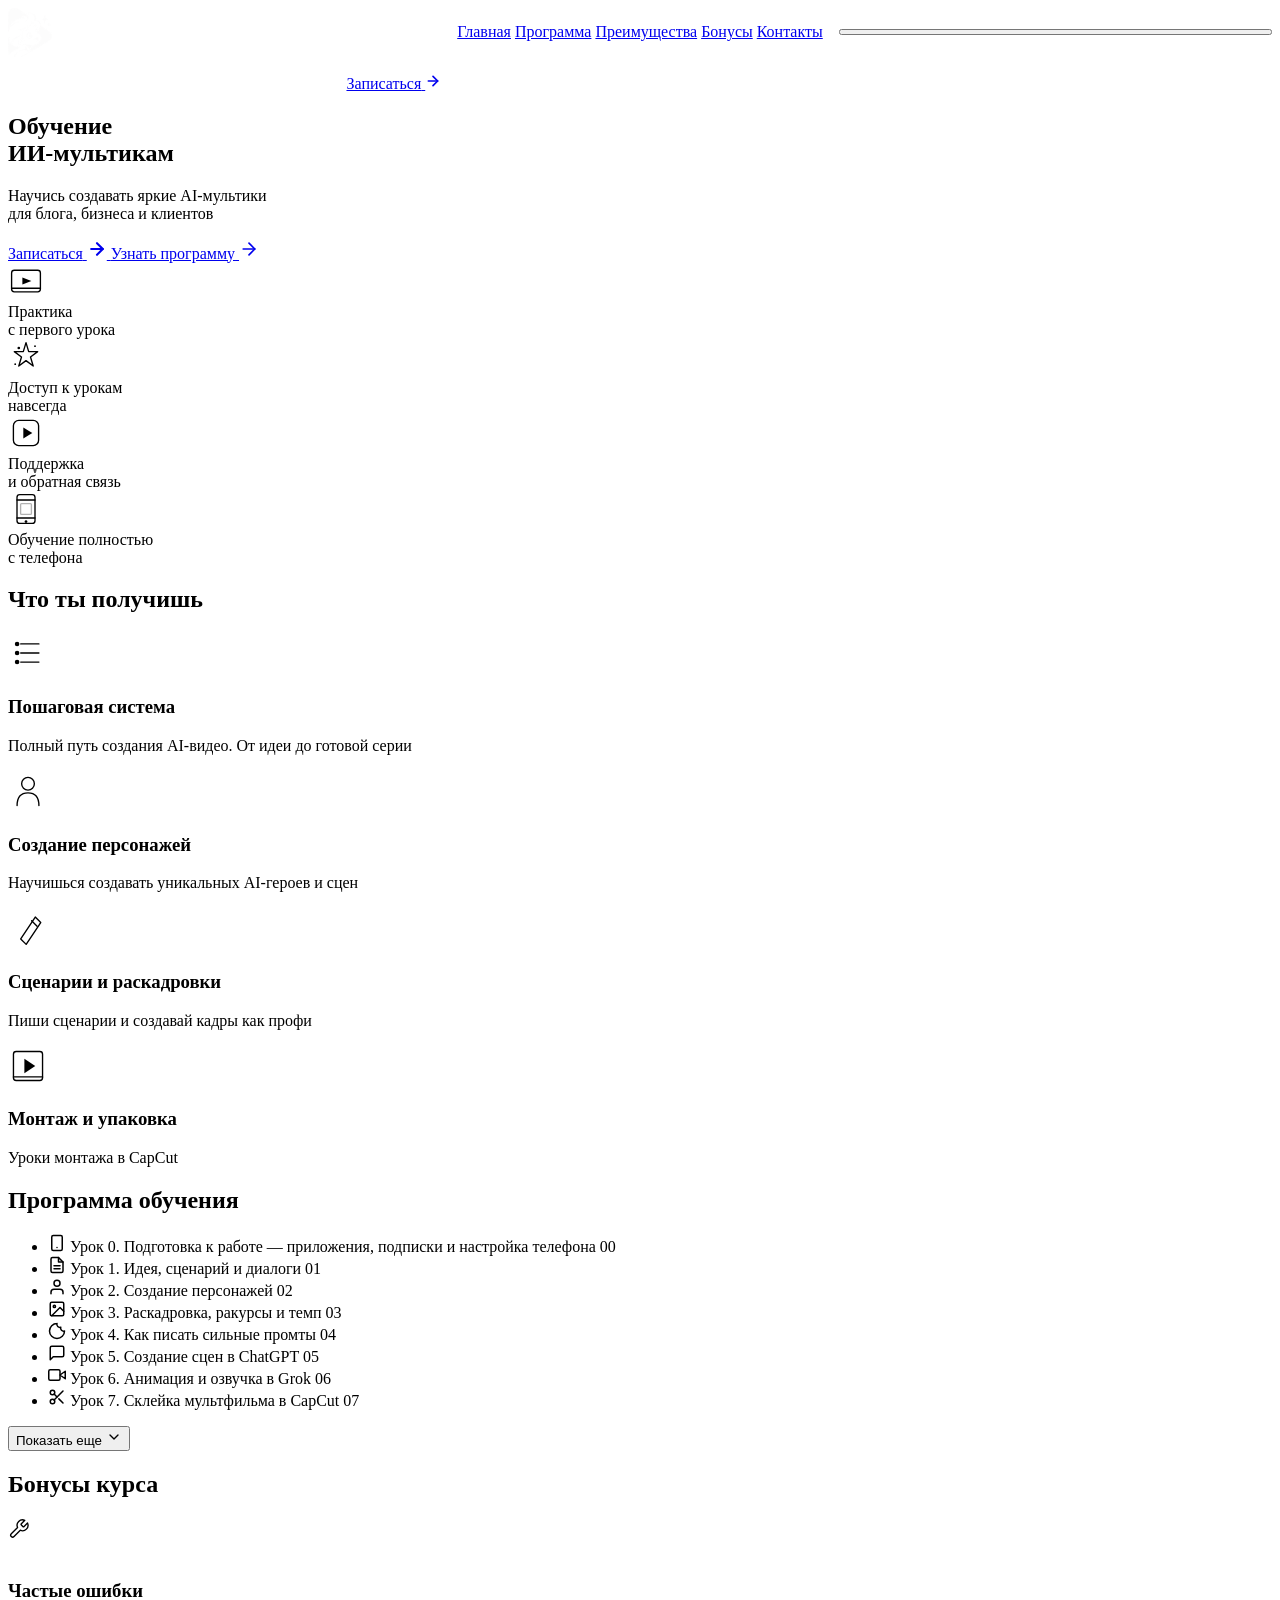
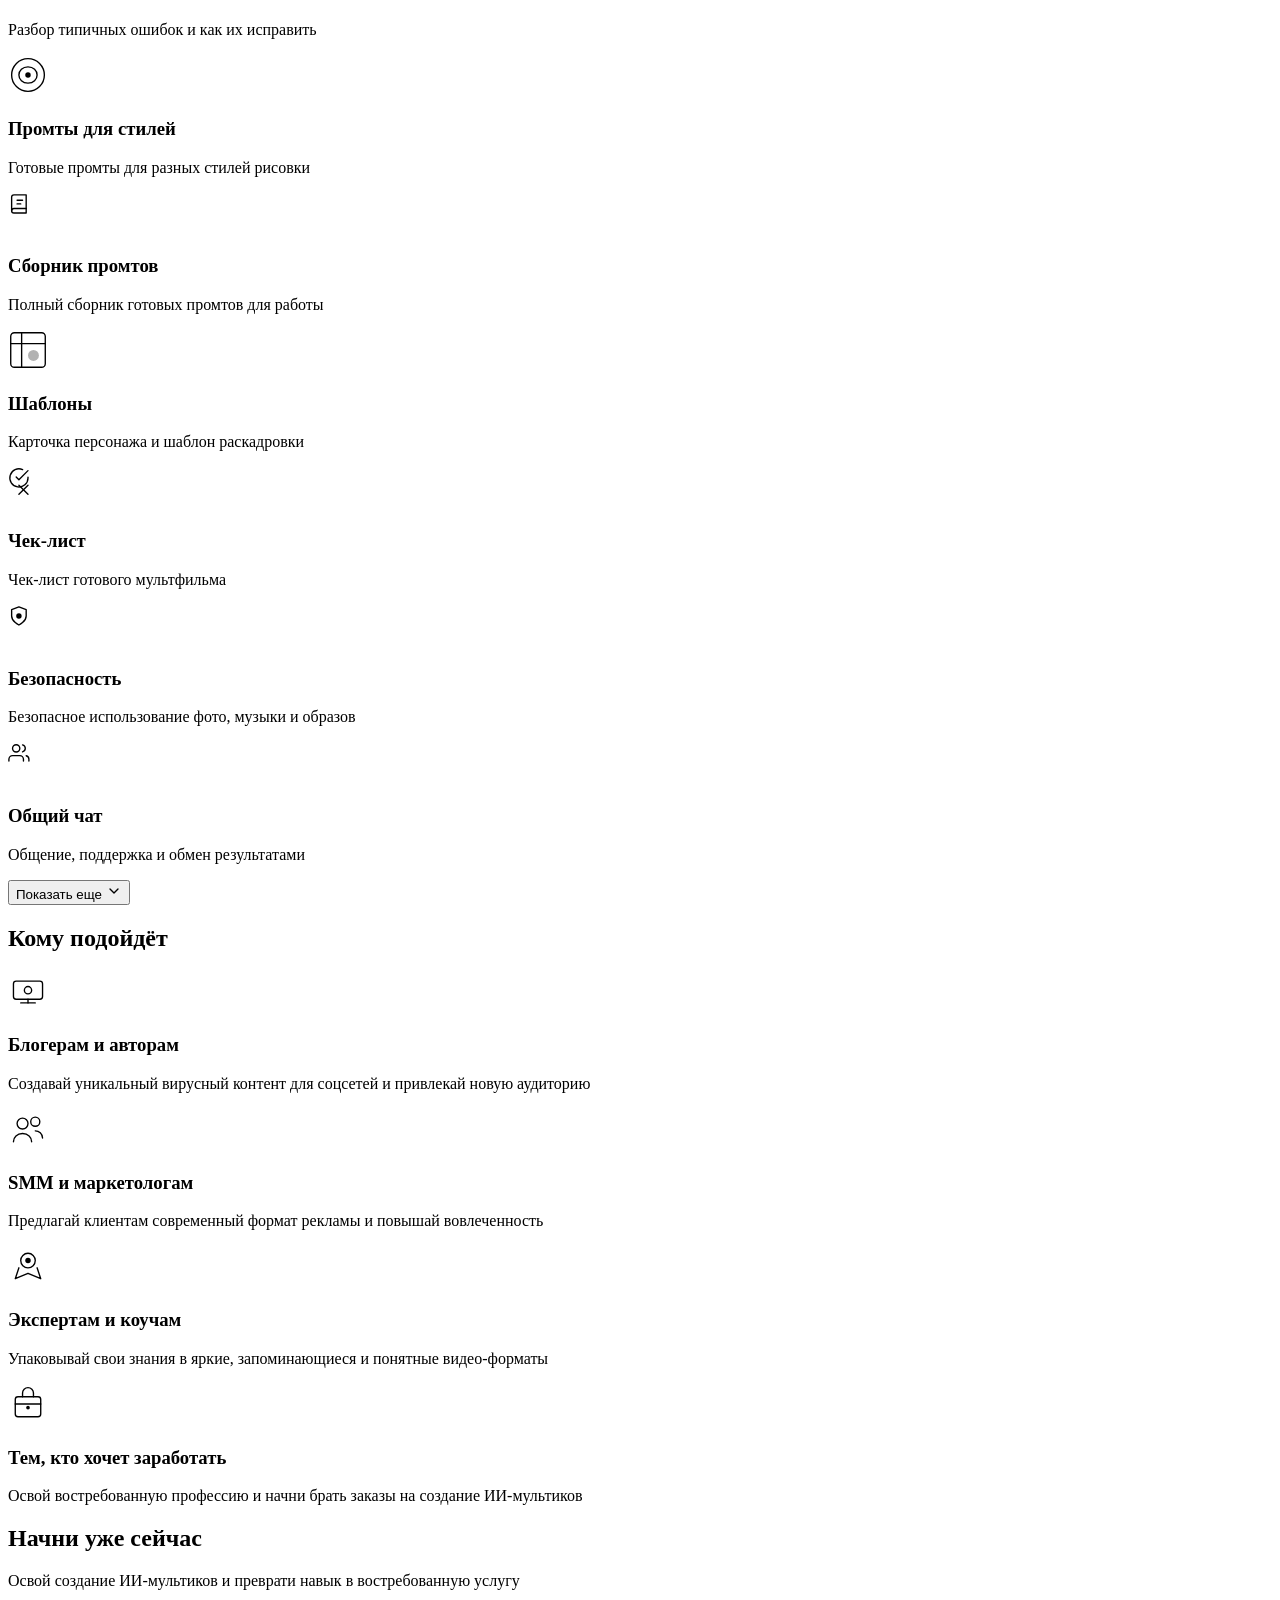
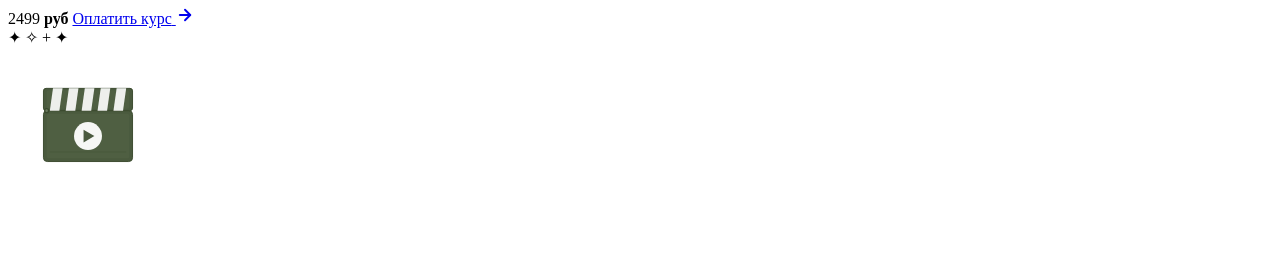
==== index.html @ 523f5d3e "Обновлён дизайн сайта, добавлены оферта и политика конфиденциальности" ====
<!doctype html>
<html lang="ru">
  <head>
    <!-- Базовые мета-теги -->
    <meta charset="UTF-8" />
    <meta name="viewport" content="width=device-width, initial-scale=1.0" />

    <!-- SEO мета-теги -->
    <title>Курс "Обучение ИИ-мультикам" | Создавай мультики с помощью AI</title>
    <meta
      name="description"
      content="Научись создавать яркие AI-мультики для блога, бизнеса и клиентов. 7 уроков + бонусы. Онлайн-курс с поддержкой в Telegram."
    />
    <!-- META KEYWORDS [УДАЛЕНО]: Google не учитывает keywords с ~2009 года,
         Яндекс — тоже. Это мёртвый груз, ключевые слова теперь работают
         через тексты на странице и заголовки -->
    <meta name="author" content="Виктория Антонова" />

    <!-- Open Graph (для соцсетей) -->
    <meta property="og:type" content="website" />
    <meta property="og:title" content="Курс 'Обучение ИИ-мультикам'" />
    <meta
      property="og:description"
      content="Научись создавать яркие AI-мультики для блога, бизнеса и клиентов. 7 уроков + бонусы."
    />
    <!-- OG:IMAGE [ВРЕМЕННО]: вернули ava.png. Для идеального превью в соцсетях
         позже сделаем горизонтальную обложку 1200×630 -->
    <meta property="og:image" content="https://antonovaai.ru/img/ava.png" />
    <meta property="og:url" content="https://antonovaai.ru" />
    <meta property="og:site_name" content="Обучение ИИ-мультикам" />
    <meta property="og:locale" content="ru_RU" />

    <!-- Twitter Card -->
    <meta name="twitter:card" content="summary_large_image" />
    <meta name="twitter:title" content="Курс 'Обучение ИИ-мультикам'" />
    <meta
      name="twitter:description"
      content="Научись создавать яркие AI-мультики с помощью AI"
    />
    <meta name="twitter:image" content="https://antonovaai.ru/img/ava.png" />

    <!-- Иконки сайта -->
    <link rel="icon" type="image/png" href="/img/favicon.png" />
    <link rel="apple-touch-icon" href="/img/apple-touch-icon.png" />

    <!-- CANONICAL [ДОБАВЛЕНО]: говорит поисковикам, что главная версия страницы —
         одна. Без него antonovaai.ru и antonovaai.ru/index.html могли считаться
         дублями и делить позиции -->
    <link rel="canonical" href="https://antonovaai.ru/" />

    <!-- Стили -->
    <link rel="stylesheet" href="css/style.css" />

    <!-- Шрифт Inter используется в стилях сайта -->
    <link rel="preconnect" href="https://fonts.googleapis.com" />
    <link rel="preconnect" href="https://fonts.gstatic.com" crossorigin />
    <link
      href="https://fonts.googleapis.com/css2?family=Inter:wght@400;500;600;700;800;900&display=swap"
      rel="stylesheet"
    />

    <!-- ============================================================
         JSON-LD [ДОБАВЛЕНО]: структурированные данные для поисковиков.
         Даёт Google расширенный сниппет (название курса, провайдер,
         блок FAQ прямо в выдаче) → выше кликабельность
         ============================================================ -->
    <script type="application/ld+json">
      {
        "@context": "https://schema.org",
        "@type": "Course",
        "name": "Обучение ИИ-мультикам",
        "description": "Онлайн-курс создания анимационных мультиков с помощью нейросетей: сценарий, персонажи, промты, анимация в Grok, монтаж в CapCut. 7 уроков и 7 бонусов.",
        "provider": {
          "@type": "Person",
          "name": "Виктория Антонова",
          "sameAs": "https://antonovaai.ru"
        },
        "hasCourseInstance": {
          "@type": "CourseInstance",
          "courseMode": "online",
          "courseWorkload": "PT7H"
        }
      }
    </script>
    <script type="application/ld+json">
      {
        "@context": "https://schema.org",
        "@type": "FAQPage",
        "mainEntity": [
          {
            "@type": "Question",
            "name": "Нужен ли опыт в мультипликации или дизайне?",
            "acceptedAnswer": {
              "@type": "Answer",
              "text": "Нет. Курс построен от нуля: от идеи и сценария до готового мультфильма. Все инструменты доступны с телефона."
            }
          },
          {
            "@type": "Question",
            "name": "Какие программы нужны для курса?",
            "acceptedAnswer": {
              "@type": "Answer",
              "text": "ChatGPT, Grok и CapCut. На старте есть урок по подготовке: какие приложения и подписки понадобятся."
            }
          },
          {
            "@type": "Question",
            "name": "Сколько длится обучение?",
            "acceptedAnswer": {
              "@type": "Answer",
              "text": "7 уроков пошаговой программы плюс 7 бонусных материалов. Проходите в своём темпе, доступ сохраняется."
            }
          },
          {
            "@type": "Question",
            "name": "Можно ли зарабатывать на ИИ-мультиках?",
            "acceptedAnswer": {
              "@type": "Answer",
              "text": "Да: заказы от блогеров и бизнеса, контент для своих соцсетей, продажа готовых роликов. В курсе есть разбор монетизации."
            }
          }
        ]
      }
    </script>
    <link rel="stylesheet" href="/css/brand.css" />
  <link rel="shortcut icon" href="/favicon.ico" />
</head>

  <body>
    <!-- ===== ОБЩИЙ КОНТЕЙНЕР СТРАНИЦЫ ===== -->
    <div class="page">
      <!-- ===== СЕКЦИЯ HEADER + HERO (общий wrap) ===== -->
      <!-- Header и Hero объединены в один блок с общим фоном и border-radius -->
      <section class="hero-wrap">
        <!-- ===== HEADER (навигация) ===== -->
        <!-- Меню навигации с логотипом-текстом и кнопкой записи -->
        <!-- ===== HEADER (навигация) ===== -->
        <header class="hero-wrap__header">
          <a class="antonova-brand" href="index.html" aria-label="Antonova AI — на главную"><img src="/img/antonova-ai-logo.png" alt="Antonova AI" width="112" height="94" /></a>
        <nav class="hero-wrap__nav" id="siteNav" aria-label="Основная навигация">
            <a href="#" class="hero-wrap__nav-link hero-wrap__nav-link--active"
              >Главная</a
            >
            <a href="#program" class="hero-wrap__nav-link">Программа</a>
            <a href="#benefits" class="hero-wrap__nav-link">Преимущества</a>
            <a href="#bonuses" class="hero-wrap__nav-link">Бонусы</a>
            <a
              href="https://t.me/VikusikKas"
              target="_blank"
              rel="noopener noreferrer"
              class="hero-wrap__nav-link"
              >Контакты</a
            >
          </nav>

          <!-- Кнопка бургер-меню (видна только на мобильных) -->
          <button
            class="burger"
            id="burgerBtn"
            aria-label="Открыть меню"
            aria-controls="siteNav"
            aria-expanded="false"
          >
            <span class="burger__line"></span>
            <span class="burger__line"></span>
            <span class="burger__line"></span>
          </button>

          <a
            href="#signup"
            class="hero-wrap__header-btn btn btn--yellow btn--sm"
          >
            <span class="btn__text">Записаться</span>
            <svg
              class="btn__arrow"
              width="16"
              height="16"
              viewBox="0 0 24 24"
              fill="none"
              stroke="currentColor"
              stroke-width="2.5"
              stroke-linecap="round"
              stroke-linejoin="round"
            >
              <line x1="5" y1="12" x2="19" y2="12"></line>
              <polyline points="12 5 19 12 12 19"></polyline>
            </svg>
          </a>
        </header>

        <!-- ===== HERO (основной контент первого экрана) ===== -->
        <div class="hero-wrap__body">
          <!-- Левая часть: текст, кнопки, преимущества -->
          <div class="hero-wrap__content">
            <h1 class="hero-wrap__title">
              Обучение<br />
              <span class="hero-wrap__title-highlight">ИИ-мультикам</span>
            </h1>
            <p class="hero-wrap__subtitle">
              Научись создавать яркие AI-мультики<br />
              для блога, бизнеса и клиентов
            </p>

            <!-- Кнопки действия -->
            <div class="hero-wrap__actions">
              <a href="#signup" class="hero-wrap__action-btn btn btn--yellow">
                <span class="btn__text">Записаться</span>
                <svg
                  class="btn__arrow"
                  width="20"
                  height="20"
                  viewBox="0 0 24 24"
                  fill="none"
                  stroke="currentColor"
                  stroke-width="2.5"
                  stroke-linecap="round"
                  stroke-linejoin="round"
                >
                  <line x1="5" y1="12" x2="19" y2="12"></line>
                  <polyline points="12 5 19 12 12 19"></polyline>
                </svg>
              </a>
              <a href="#program" class="hero-wrap__action-btn btn btn--ghost">
                <span class="btn__text">Узнать программу</span>
                <svg
                  class="btn__arrow"
                  width="20"
                  height="20"
                  viewBox="0 0 24 24"
                  fill="none"
                  stroke="currentColor"
                  stroke-width="2"
                  stroke-linecap="round"
                  stroke-linejoin="round"
                >
                  <line x1="5" y1="12" x2="19" y2="12"></line>
                  <polyline points="12 5 19 12 12 19"></polyline>
                </svg>
              </a>
            </div>

            <!-- 4 преимущества с иконками -->
            <div class="hero-wrap__features">
              <div class="hero-wrap__feature">
                <div class="hero-wrap__feature-icon">
                  <svg
                    width="36"
                    height="36"
                    viewBox="0 0 40 40"
                    fill="none"
                    stroke="currentColor"
                    stroke-width="1.5"
                    stroke-linecap="round"
                    stroke-linejoin="round"
                  >
                    <rect x="4" y="8" width="32" height="24" rx="3" />
                    <polygon
                      points="16,16 26,20 16,24"
                      fill="currentColor"
                      stroke="none"
                    />
                    <line x1="4" y1="28" x2="36" y2="28" />
                  </svg>
                </div>
                <span class="hero-wrap__feature-text"
                  >Практика<br />с первого урока</span
                >
              </div>
              <div class="hero-wrap__feature">
                <div class="hero-wrap__feature-icon">
                  <svg
                    width="36"
                    height="36"
                    viewBox="0 0 40 40"
                    fill="none"
                    stroke="currentColor"
                    stroke-width="1.5"
                    stroke-linecap="round"
                    stroke-linejoin="round"
                  >
                    <path
                      d="M20 4 L23 14 L33 14 L25 20 L28 30 L20 24 L12 30 L15 20 L7 14 L17 14 Z"
                    />
                    <circle
                      cx="12"
                      cy="10"
                      r="1.5"
                      fill="currentColor"
                      stroke="none"
                    />
                    <circle
                      cx="30"
                      cy="8"
                      r="1"
                      fill="currentColor"
                      stroke="none"
                    />
                    <circle
                      cx="8"
                      cy="28"
                      r="1"
                      fill="currentColor"
                      stroke="none"
                    />
                  </svg>
                </div>
                <span class="hero-wrap__feature-text"
                  >Доступ к урокам<br />навсегда</span
                >
              </div>
              <div class="hero-wrap__feature">
                <div class="hero-wrap__feature-icon">
                  <svg
                    width="36"
                    height="36"
                    viewBox="0 0 40 40"
                    fill="none"
                    stroke="currentColor"
                    stroke-width="1.5"
                    stroke-linecap="round"
                    stroke-linejoin="round"
                  >
                    <rect x="6" y="6" width="28" height="28" rx="6" />
                    <polygon
                      points="17,14 27,20 17,26"
                      fill="currentColor"
                      stroke="none"
                    />
                  </svg>
                </div>
                <span class="hero-wrap__feature-text"
                  >Поддержка<br />и обратная связь</span
                >
              </div>
              <div class="hero-wrap__feature">
                <div class="hero-wrap__feature-icon">
                  <svg
                    width="36"
                    height="36"
                    viewBox="0 0 40 40"
                    fill="none"
                    stroke="currentColor"
                    stroke-width="1.5"
                    stroke-linecap="round"
                    stroke-linejoin="round"
                  >
                    <rect x="10" y="4" width="20" height="32" rx="3" />
                    <line x1="10" y1="10" x2="30" y2="10" />
                    <line x1="10" y1="30" x2="30" y2="30" />
                    <circle
                      cx="20"
                      cy="34"
                      r="1.5"
                      fill="currentColor"
                      stroke="none"
                    />
                    <rect
                      x="14"
                      y="14"
                      width="12"
                      height="12"
                      rx="1"
                      opacity="0.3"
                    />
                  </svg>
                </div>
                <span class="hero-wrap__feature-text"
                  >Обучение полностью<br />с телефона</span
                >
              </div>
            </div>
          </div>
        </div>
      </section>

      <!-- ===== СЕКЦИЯ: ЧТО ТЫ ПОЛУЧИШЬ + ПРОГРАММА ОБУЧЕНИЯ ===== -->
      <!-- Два блока в ряд: преимущества курса и программа по модулям -->
      <section class="info-row" id="features">
        <!-- Левый блок: что получит студент -->
        <div class="info-row__block info-row__block--benefits" id="benefits">
          <h2 class="info-row__block-title">Что ты получишь</h2>
          <div class="info-row__cards">
            <div class="info-row__card">
              <div class="info-row__card-icon">
                <svg
                  width="40"
                  height="40"
                  viewBox="0 0 44 44"
                  fill="none"
                  stroke="currentColor"
                  stroke-width="1.5"
                  stroke-linecap="round"
                >
                  <line x1="14" y1="12" x2="34" y2="12" />
                  <line x1="14" y1="22" x2="34" y2="22" />
                  <line x1="14" y1="32" x2="34" y2="32" />
                  <circle
                    cx="10"
                    cy="12"
                    r="2.5"
                    fill="currentColor"
                    stroke="none"
                  />
                  <circle
                    cx="10"
                    cy="22"
                    r="2.5"
                    fill="currentColor"
                    stroke="none"
                  />
                  <circle
                    cx="10"
                    cy="32"
                    r="2.5"
                    fill="currentColor"
                    stroke="none"
                  />
                </svg>
              </div>
              <h3 class="info-row__card-title">Пошаговая система</h3>
              <p class="info-row__card-desc">
                Полный путь создания AI-видео. От идеи до готовой серии
              </p>
            </div>
            <div class="info-row__card">
              <div class="info-row__card-icon">
                <svg
                  width="40"
                  height="40"
                  viewBox="0 0 44 44"
                  fill="none"
                  stroke="currentColor"
                  stroke-width="1.5"
                  stroke-linecap="round"
                  stroke-linejoin="round"
                >
                  <circle cx="22" cy="14" r="7" />
                  <path d="M10 38 C10 28 15 24 22 24 C29 24 34 28 34 38" />
                </svg>
              </div>
              <h3 class="info-row__card-title">Создание персонажей</h3>
              <p class="info-row__card-desc">
                Научишься создавать уникальных AI-героев и сцен
              </p>
            </div>
            <div class="info-row__card">
              <div class="info-row__card-icon">
                <svg
                  width="40"
                  height="40"
                  viewBox="0 0 44 44"
                  fill="none"
                  stroke="currentColor"
                  stroke-width="1.5"
                  stroke-linecap="round"
                  stroke-linejoin="round"
                >
                  <path d="M14 34 L30 10 L36 16 L20 40 Z" />
                  <line x1="26" y1="14" x2="32" y2="20" />
                </svg>
              </div>
              <h3 class="info-row__card-title">Сценарии и раскадровки</h3>
              <p class="info-row__card-desc">
                Пиши сценарии и создавай кадры как профи
              </p>
            </div>
            <div class="info-row__card">
              <div class="info-row__card-icon">
                <svg
                  width="40"
                  height="40"
                  viewBox="0 0 44 44"
                  fill="none"
                  stroke="currentColor"
                  stroke-width="1.5"
                  stroke-linecap="round"
                  stroke-linejoin="round"
                >
                  <rect x="6" y="6" width="32" height="32" rx="3" />
                  <polygon
                    points="18,14 30,22 18,30"
                    fill="currentColor"
                    stroke="none"
                  />
                  <line x1="6" y1="34" x2="38" y2="34" />
                </svg>
              </div>
              <h3 class="info-row__card-title">Монтаж и упаковка</h3>
              <p class="info-row__card-desc">Уроки монтажа в CapCut</p>
            </div>
          </div>
        </div>
        <!-- Правый блок: программа обучения по урокам -->
        <div class="info-row__block info-row__block--program" id="program">
          <h2 class="info-row__block-title">Программа обучения</h2>

          <div class="module-slider" data-slider="programList">
            <div class="module-slider__viewport">
              <ul class="info-row__module-list" id="programList">
                <li class="info-row__module-item">
                  <span class="info-row__module-icon">
                    <svg
                      width="18"
                      height="18"
                      viewBox="0 0 24 24"
                      fill="none"
                      stroke="currentColor"
                      stroke-width="2"
                      stroke-linecap="round"
                      stroke-linejoin="round"
                    >
                      <rect x="5" y="2" width="14" height="20" rx="2" ry="2" />
                      <line x1="12" y1="18" x2="12.01" y2="18" />
                    </svg>
                  </span>
                  <span class="info-row__module-name"
                    >Урок 0. Подготовка к работе — приложения, подписки и
                    настройка телефона</span
                  >
                  <span class="info-row__module-num">00</span>
                </li>
                <li class="info-row__module-item">
                  <span class="info-row__module-icon">
                    <svg
                      width="18"
                      height="18"
                      viewBox="0 0 24 24"
                      fill="none"
                      stroke="currentColor"
                      stroke-width="2"
                      stroke-linecap="round"
                      stroke-linejoin="round"
                    >
                      <path
                        d="M14 2H6a2 2 0 0 0-2 2v16a2 2 0 0 0 2 2h12a2 2 0 0 0 2-2V8z"
                      />
                      <polyline points="14 2 14 8 20 8" />
                      <line x1="16" y1="13" x2="8" y2="13" />
                      <line x1="16" y1="17" x2="8" y2="17" />
                    </svg>
                  </span>
                  <span class="info-row__module-name"
                    >Урок 1. Идея, сценарий и диалоги</span
                  >
                  <span class="info-row__module-num">01</span>
                </li>
                <li class="info-row__module-item">
                  <span class="info-row__module-icon">
                    <svg
                      width="18"
                      height="18"
                      viewBox="0 0 24 24"
                      fill="none"
                      stroke="currentColor"
                      stroke-width="2"
                      stroke-linecap="round"
                      stroke-linejoin="round"
                    >
                      <path d="M20 21v-2a4 4 0 0 0-4-4H8a4 4 0 0 0-4 4v2" />
                      <circle cx="12" cy="7" r="4" />
                    </svg>
                  </span>
                  <span class="info-row__module-name"
                    >Урок 2. Создание персонажей</span
                  >
                  <span class="info-row__module-num">02</span>
                </li>
                <li class="info-row__module-item">
                  <span class="info-row__module-icon">
                    <svg
                      width="18"
                      height="18"
                      viewBox="0 0 24 24"
                      fill="none"
                      stroke="currentColor"
                      stroke-width="2"
                      stroke-linecap="round"
                      stroke-linejoin="round"
                    >
                      <rect x="3" y="3" width="18" height="18" rx="2" ry="2" />
                      <circle cx="8.5" cy="8.5" r="1.5" />
                      <polyline points="21 15 16 10 5 21" />
                    </svg>
                  </span>
                  <span class="info-row__module-name"
                    >Урок 3. Раскадровка, ракурсы и темп</span
                  >
                  <span class="info-row__module-num">03</span>
                </li>
                <li class="info-row__module-item">
                  <span class="info-row__module-icon">
                    <svg
                      width="18"
                      height="18"
                      viewBox="0 0 24 24"
                      fill="none"
                      stroke="currentColor"
                      stroke-width="2"
                      stroke-linecap="round"
                      stroke-linejoin="round"
                    >
                      <path
                        d="M12 2a10 10 0 1 0 10 10 4 4 0 0 1-5-5 4 4 0 0 1-5-5"
                      />
                    </svg>
                  </span>
                  <span class="info-row__module-name"
                    >Урок 4. Как писать сильные промты</span
                  >
                  <span class="info-row__module-num">04</span>
                </li>
                <li class="info-row__module-item">
                  <span class="info-row__module-icon">
                    <svg
                      width="18"
                      height="18"
                      viewBox="0 0 24 24"
                      fill="none"
                      stroke="currentColor"
                      stroke-width="2"
                      stroke-linecap="round"
                      stroke-linejoin="round"
                    >
                      <path
                        d="M21 15a2 2 0 0 1-2 2H7l-4 4V5a2 2 0 0 1 2-2h14a2 2 0 0 1 2 2z"
                      />
                    </svg>
                  </span>
                  <span class="info-row__module-name"
                    >Урок 5. Создание сцен в ChatGPT</span
                  >
                  <span class="info-row__module-num">05</span>
                </li>
                <li class="info-row__module-item">
                  <span class="info-row__module-icon">
                    <svg
                      width="18"
                      height="18"
                      viewBox="0 0 24 24"
                      fill="none"
                      stroke="currentColor"
                      stroke-width="2"
                      stroke-linecap="round"
                      stroke-linejoin="round"
                    >
                      <polygon points="23 7 16 12 23 17 23 7" />
                      <rect x="1" y="5" width="15" height="14" rx="2" ry="2" />
                    </svg>
                  </span>
                  <span class="info-row__module-name"
                    >Урок 6. Анимация и озвучка в Grok</span
                  >
                  <span class="info-row__module-num">06</span>
                </li>
                <li class="info-row__module-item">
                  <span class="info-row__module-icon">
                    <svg
                      width="18"
                      height="18"
                      viewBox="0 0 24 24"
                      fill="none"
                      stroke="currentColor"
                      stroke-width="2"
                      stroke-linecap="round"
                      stroke-linejoin="round"
                    >
                      <circle cx="6" cy="6" r="3" />
                      <circle cx="6" cy="18" r="3" />
                      <line x1="20" y1="4" x2="8.12" y2="15.88" />
                      <line x1="14.47" y1="14.48" x2="20" y2="20" />
                      <line x1="8.12" y1="8.12" x2="12" y2="12" />
                    </svg>
                  </span>
                  <span class="info-row__module-name"
                    >Урок 7. Склейка мультфильма в CapCut</span
                  >
                  <span class="info-row__module-num">07</span>
                </li>
              </ul>
            </div>
          </div>

          <button
            class="module-slider__btn btn btn--ghost"
            data-slider-btn="programList"
            aria-controls="programList"
            aria-expanded="false"
          >
            <span class="btn__text">Показать еще</span>
            <svg
              class="btn__arrow"
              width="16"
              height="16"
              viewBox="0 0 24 24"
              fill="none"
              stroke="currentColor"
              stroke-width="2"
              stroke-linecap="round"
              stroke-linejoin="round"
            >
              <polyline points="6 9 12 15 18 9" />
            </svg>
          </button>
        </div>
      </section>
      <!-- ===== СЕКЦИЯ: БОНУСЫ ===== -->
      <section class="bonuses-section" id="bonuses">
        <div class="bonuses-section__container">
          <h2 class="bonuses-section__title">Бонусы курса</h2>

          <div class="bonuses-slider" data-bonuses-slider="bonusList">
            <div class="bonuses-slider__viewport">
              <div class="bonuses-slider__track" id="bonusList">
                <!-- Карточка 1 -->
                <div class="bonus-card">
                  <div class="bonus-card__icon">
                    <svg
                      width="40"
                      height="40"
                      viewBox="0 0 44 44"
                      fill="none"
                      stroke="currentColor"
                      stroke-width="1.5"
                      stroke-linecap="round"
                      stroke-linejoin="round"
                    >
                      <path
                        d="M14.7 6.3a1 1 0 0 0 0 1.4l1.6 1.6a1 1 0 0 0 1.4 0l3.77-3.77a6 6 0 0 1-7.94 7.94l-6.91 6.91a2.12 2.12 0 0 1-3-3l6.91-6.91a6 6 0 0 1 7.94-7.94l-3.76 3.76z"
                      />
                    </svg>
                  </div>
                  <h3 class="bonus-card__title">Частые ошибки</h3>
                  <p class="bonus-card__desc">
                    Разбор типичных ошибок и как их исправить
                  </p>
                </div>
                <!-- Карточка 2 -->
                <div class="bonus-card">
                  <div class="bonus-card__icon">
                    <svg
                      width="40"
                      height="40"
                      viewBox="0 0 44 44"
                      fill="none"
                      stroke="currentColor"
                      stroke-width="1.5"
                      stroke-linecap="round"
                      stroke-linejoin="round"
                    >
                      <circle cx="22" cy="22" r="18" />
                      <path
                        d="M12 22c0-5 4-9 10-9s10 4 10 9-4 9-10 9-10-4-10-9"
                      />
                      <circle
                        cx="22"
                        cy="22"
                        r="3"
                        fill="currentColor"
                        stroke="none"
                      />
                    </svg>
                  </div>
                  <h3 class="bonus-card__title">Промты для стилей</h3>
                  <p class="bonus-card__desc">
                    Готовые промты для разных стилей рисовки
                  </p>
                </div>
                <!-- Карточка 3 -->
                <div class="bonus-card">
                  <div class="bonus-card__icon">
                    <svg
                      width="40"
                      height="40"
                      viewBox="0 0 44 44"
                      fill="none"
                      stroke="currentColor"
                      stroke-width="1.5"
                      stroke-linecap="round"
                      stroke-linejoin="round"
                    >
                      <path d="M4 19.5A2.5 2.5 0 0 1 6.5 17H20" />
                      <path
                        d="M6.5 2H20v20H6.5A2.5 2.5 0 0 1 4 19.5v-15A2.5 2.5 0 0 1 6.5 2z"
                      />
                      <line x1="10" y1="8" x2="16" y2="8" />
                      <line x1="10" y1="12" x2="14" y2="12" />
                    </svg>
                  </div>
                  <h3 class="bonus-card__title">Сборник промтов</h3>
                  <p class="bonus-card__desc">
                    Полный сборник готовых промтов для работы
                  </p>
                </div>
                <!-- Карточка 4 -->
                <div class="bonus-card">
                  <div class="bonus-card__icon">
                    <svg
                      width="40"
                      height="40"
                      viewBox="0 0 44 44"
                      fill="none"
                      stroke="currentColor"
                      stroke-width="1.5"
                      stroke-linecap="round"
                      stroke-linejoin="round"
                    >
                      <rect x="3" y="3" width="38" height="38" rx="4" />
                      <line x1="3" y1="15" x2="41" y2="15" />
                      <line x1="15" y1="3" x2="15" y2="41" />
                      <circle
                        cx="28"
                        cy="28"
                        r="6"
                        fill="currentColor"
                        stroke="none"
                        opacity="0.3"
                      />
                    </svg>
                  </div>
                  <h3 class="bonus-card__title">Шаблоны</h3>
                  <p class="bonus-card__desc">
                    Карточка персонажа и шаблон раскадровки
                  </p>
                </div>
                <!-- Карточка 5 (скрыта) -->
                <div class="bonus-card">
                  <div class="bonus-card__icon">
                    <svg
                      width="40"
                      height="40"
                      viewBox="0 0 44 44"
                      fill="none"
                      stroke="currentColor"
                      stroke-width="1.5"
                      stroke-linecap="round"
                      stroke-linejoin="round"
                    >
                      <path d="M22 11.08V12a10 10 0 1 1-5.93-9.14" />
                      <polyline points="22 4 12 14.01 9 11.01" />
                      <line x1="12" y1="20" x2="22" y2="30" />
                      <line x1="22" y1="20" x2="12" y2="30" />
                    </svg>
                  </div>
                  <h3 class="bonus-card__title">Чек-лист</h3>
                  <p class="bonus-card__desc">Чек-лист готового мультфильма</p>
                </div>
                <!-- Карточка 6 (скрыта) -->
                <div class="bonus-card">
                  <div class="bonus-card__icon">
                    <svg
                      width="40"
                      height="40"
                      viewBox="0 0 44 44"
                      fill="none"
                      stroke="currentColor"
                      stroke-width="1.5"
                      stroke-linecap="round"
                      stroke-linejoin="round"
                    >
                      <path d="M12 22s8-4 8-10V5l-8-3-8 3v7c0 6 8 10 8 10z" />
                      <circle
                        cx="12"
                        cy="12"
                        r="3"
                        fill="currentColor"
                        stroke="none"
                      />
                    </svg>
                  </div>
                  <h3 class="bonus-card__title">Безопасность</h3>
                  <p class="bonus-card__desc">
                    Безопасное использование фото, музыки и образов
                  </p>
                </div>
                <!-- Карточка 7 (скрыта) -->
                <div class="bonus-card">
                  <div class="bonus-card__icon">
                    <svg
                      width="40"
                      height="40"
                      viewBox="0 0 44 44"
                      fill="none"
                      stroke="currentColor"
                      stroke-width="1.5"
                      stroke-linecap="round"
                      stroke-linejoin="round"
                    >
                      <path d="M17 21v-2a4 4 0 0 0-4-4H5a4 4 0 0 0-4 4v2" />
                      <circle cx="9" cy="7" r="4" />
                      <path d="M23 21v-2a4 4 0 0 0-3-3.87" />
                      <path d="M16 3.13a4 4 0 0 1 0 7.75" />
                    </svg>
                  </div>
                  <h3 class="bonus-card__title">Общий чат</h3>
                  <p class="bonus-card__desc">
                    Общение, поддержка и обмен результатами
                  </p>
                </div>
              </div>
            </div>
          </div>

          <button
            class="bonuses-slider__btn btn btn--ghost"
            data-bonuses-btn="bonusList"
            aria-controls="bonusList"
            aria-expanded="false"
          >
            <span class="btn__text">Показать еще</span>
            <svg
              class="btn__arrow"
              width="16"
              height="16"
              viewBox="0 0 24 24"
              fill="none"
              stroke="currentColor"
              stroke-width="2"
              stroke-linecap="round"
              stroke-linejoin="round"
            >
              <polyline points="6 9 12 15 18 9" />
            </svg>
          </button>
        </div>
      </section>

      <!-- ===== СЕКЦИЯ: КОМУ ПОДОЙДЁТ + CTA ===== -->
      <section class="bottom-row" id="contacts">
        <!-- Левый блок: Целевая аудитория (теперь в виде карточек, как "Что ты получишь") -->
        <div class="info-row__block info-row__block--audience" id="audience">
          <h2 class="info-row__block-title">Кому подойдёт</h2>
          <div class="info-row__cards">
            <!-- Карточка 1: Блогерам -->
            <div class="info-row__card">
              <div class="info-row__card-icon">
                <svg
                  width="40"
                  height="40"
                  viewBox="0 0 44 44"
                  fill="none"
                  stroke="currentColor"
                  stroke-width="1.5"
                  stroke-linecap="round"
                  stroke-linejoin="round"
                >
                  <rect x="6" y="10" width="32" height="20" rx="3" />
                  <path d="M14 34h16" />
                  <path d="M22 30v4" />
                  <circle cx="22" cy="20" r="4" />
                </svg>
              </div>
              <h3 class="info-row__card-title">Блогерам и авторам</h3>
              <p class="info-row__card-desc">
                Создавай уникальный вирусный контент для соцсетей и привлекай
                новую аудиторию
              </p>
            </div>

            <!-- Карточка 2: SMM и маркетологам -->
            <div class="info-row__card">
              <div class="info-row__card-icon">
                <svg
                  width="40"
                  height="40"
                  viewBox="0 0 44 44"
                  fill="none"
                  stroke="currentColor"
                  stroke-width="1.5"
                  stroke-linecap="round"
                  stroke-linejoin="round"
                >
                  <circle cx="16" cy="16" r="6" />
                  <path d="M6 36c0-5 4-9 10-9s10 4 10 9" />
                  <circle cx="30" cy="14" r="5" />
                  <path d="M30 24c4 0 8 3 8 8" />
                </svg>
              </div>
              <h3 class="info-row__card-title">SMM и маркетологам</h3>
              <p class="info-row__card-desc">
                Предлагай клиентам современный формат рекламы и повышай
                вовлеченность
              </p>
            </div>

            <!-- Карточка 3: Экспертам и коучам -->
            <div class="info-row__card">
              <div class="info-row__card-icon">
                <svg
                  width="40"
                  height="40"
                  viewBox="0 0 44 44"
                  fill="none"
                  stroke="currentColor"
                  stroke-width="1.5"
                  stroke-linecap="round"
                  stroke-linejoin="round"
                >
                  <circle cx="22" cy="16" r="8" />
                  <path d="M12 24 L8 36 L22 30 L36 36 L32 24" />
                  <circle
                    cx="22"
                    cy="16"
                    r="3"
                    fill="currentColor"
                    stroke="none"
                  />
                </svg>
              </div>
              <h3 class="info-row__card-title">Экспертам и коучам</h3>
              <p class="info-row__card-desc">
                Упаковывай свои знания в яркие, запоминающиеся и понятные
                видео-форматы
              </p>
            </div>

            <!-- Карточка 4: Тем, кто хочет заработать -->
            <div class="info-row__card">
              <div class="info-row__card-icon">
                <svg
                  width="40"
                  height="40"
                  viewBox="0 0 44 44"
                  fill="none"
                  stroke="currentColor"
                  stroke-width="1.5"
                  stroke-linecap="round"
                  stroke-linejoin="round"
                >
                  <rect x="8" y="14" width="28" height="22" rx="3" />
                  <path d="M16 14V10a6 6 0 0 1 12 0v4" />
                  <line x1="8" y1="22" x2="36" y2="22" />
                  <circle
                    cx="22"
                    cy="26"
                    r="2"
                    fill="currentColor"
                    stroke="none"
                  />
                </svg>
              </div>
              <h3 class="info-row__card-title">Тем, кто хочет заработать</h3>
              <p class="info-row__card-desc">
                Освой востребованную профессию и начни брать заказы на создание
                ИИ-мультиков
              </p>
            </div>
          </div>
        </div>

        <!-- Правый блок: призыв к действию (CTA) -->
        <div class="bottom-row__block bottom-row__block--cta" id="signup">
          <div class="bottom-row__cta-content">
            <h2 class="bottom-row__cta-title">Начни уже сейчас</h2>
            <p class="bottom-row__cta-text">
              Освой создание ИИ-мультиков и преврати навык в востребованную
              услугу
            </p>
            <span class="bottom-row__cta-price">2499 <strong>руб</strong></span>
            <a
              href="https://t.me/antonovaai_multiki_bot"
              target="_blank"
              rel="noopener"
              class="bottom-row__cta-btn btn btn--dark"
            >
              <span class="btn__text">Оплатить курс</span>
              <svg
                class="btn__arrow"
                width="18"
                height="18"
                viewBox="0 0 24 24"
                fill="none"
                stroke="currentColor"
                stroke-width="2.5"
                stroke-linecap="round"
                stroke-linejoin="round"
              >
                <line x1="5" y1="12" x2="19" y2="12"></line>
                <polyline points="12 5 19 12 12 19"></polyline>
              </svg>
            </a>
          </div>
          <div class="bottom-row__cta-visual">
            <!-- Декоративные звёздочки -->
            <span class="bottom-row__cta-deco bottom-row__cta-deco--s1">✦</span>
            <span class="bottom-row__cta-deco bottom-row__cta-deco--s2">✧</span>
            <span class="bottom-row__cta-deco bottom-row__cta-deco--s3">+</span>
            <span class="bottom-row__cta-deco bottom-row__cta-deco--s4">✦</span>
            <!-- Иконка хлопушки -->
            <div class="bottom-row__clapper">
              <svg
                class="clapper-svg"
                width="160"
                height="140"
                viewBox="-30 -50 220 220"
                fill="none"
                xmlns="http://www.w3.org/2000/svg"
                overflow="visible"
              >
                <!-- Основание хлопушки (нижняя часть) -->
                <g class="clapper-base">
                  <rect
                    x="10"
                    y="50"
                    width="140"
                    height="80"
                    rx="6"
                    fill="#4A5A3E"
                    stroke="#3A4A2E"
                    stroke-width="1.5"
                  />
                  <rect
                    x="15"
                    y="55"
                    width="130"
                    height="70"
                    rx="4"
                    fill="#5A6A4E"
                    opacity="0.3"
                  />

                  <!-- Круг с треугольником -->
                  <circle cx="80" cy="90" r="22" fill="white" opacity="0.95" />
                  <polygon points="73,80 90,90 73,100" fill="#4A5A3E" />

                  <!-- Декоративная линия -->
                  <line
                    x1="20"
                    y1="115"
                    x2="140"
                    y2="115"
                    stroke="#3A4A2E"
                    stroke-width="1"
                    opacity="0.5"
                  />
                </g>

                <!-- Крышка хлопушки (анимируется) -->
                <g class="clapper-lid">
                  <rect
                    x="10"
                    y="15"
                    width="140"
                    height="35"
                    rx="4"
                    fill="#4A5A3E"
                    stroke="#3A4A2E"
                    stroke-width="1.5"
                  />
                  <rect
                    x="15"
                    y="18"
                    width="130"
                    height="29"
                    rx="3"
                    fill="#5A6A4E"
                    opacity="0.3"
                  />

                  <!-- Полоски на крышке -->
                  <g class="clapper-stripes">
                    <polygon
                      points="25,15 40,15 35,50 20,50"
                      fill="white"
                      opacity="0.9"
                    />
                    <polygon
                      points="50,15 65,15 60,50 45,50"
                      fill="white"
                      opacity="0.9"
                    />
                    <polygon
                      points="75,15 90,15 85,50 70,50"
                      fill="white"
                      opacity="0.9"
                    />
                    <polygon
                      points="100,15 115,15 110,50 95,50"
                      fill="white"
                      opacity="0.9"
                    />
                    <polygon
                      points="125,15 140,15 135,50 120,50"
                      fill="white"
                      opacity="0.9"
                    />
                  </g>

                  <!-- Шарнир -->
                  <circle cx="15" cy="50" r="4" fill="#3A4A2E" />
                  <circle cx="15" cy="50" r="2" fill="#6A7A5E" />
                </g>
              </svg>
            </div>
          </div>
        </div>
      </section>
    </div>

    <footer class="site-legal"><a href="offer.html">Публичная оферта</a></footer>
    <script type="module" src="js/main.js"></script>
  </body>
</html>
---- css/style.css ----
@import "reset.css";
@import "variables.css";
@import "buttons.css";
@import "burger.css";
@import "hero.css";
@import "info-row.css";
@import "bottom-row.css";
@import "bonuses.css"; /* <-- Добавлено */
@import "responsive.css";

@import "legal-links.css";

@import "brand.css";
---- css/brand.css ----
/* Antonova AI: shared header branding */
.antonova-brand {
  display: inline-flex;
  flex: 0 0 auto;
  align-items: center;
  justify-content: flex-start;
  text-decoration: none;
  line-height: 0;
}
.antonova-brand img {
  display: block;
  width: 44px;
  height: auto;
  object-fit: contain;
}
.hero-wrap__header {
  display: grid;
  grid-template-columns: minmax(112px, 1fr) auto minmax(112px, 1fr);
  align-items: center;
  gap: 16px;
}
.hero-wrap__header > .antonova-brand {
  justify-self: start;
}
.hero-wrap__header > .hero-wrap__nav {
  justify-self: center;
}
.hero-wrap__header > .hero-wrap__header-btn {
  justify-self: end;
}
/* Legal pages: logo always stays at the left edge, back link at the right. */
.offer-header,
.offer-header.privacy-header,
.error-page__header {
  display: flex;
  flex-direction: row;
  align-items: center;
  justify-content: space-between;
}
.offer-header > .antonova-brand,
.error-page__header > .antonova-brand {
  margin-right: auto;
}
.offer-header > .offer-back {
  margin-left: auto;
}
@media (max-width: 1080px) {
  .hero-wrap__header {
    display: flex;
    justify-content: space-between;
    gap: 12px;
  }
  .hero-wrap__header > .hero-wrap__header-btn {
    margin-left: auto;
  }
  .antonova-brand img {
    width: 94px;
    height: 78px;
  }
}
@media (max-width: 700px) {
  .offer-header,
  .offer-header.privacy-header {
    flex-direction: row;
    align-items: center;
    justify-content: space-between;
  }
  .offer-header > .offer-back {
    align-self: center;
  }
}
@media (max-width: 480px) {
  .antonova-brand img {
    width: 76px;
    height: 64px;
  }
  .offer-header,
  .offer-header.privacy-header,
  .error-page__header {
    gap: 10px;
    padding: 12px 14px;
  }
  .offer-back {
    padding: 9px 12px;
    font-size: 12px;
  }
}
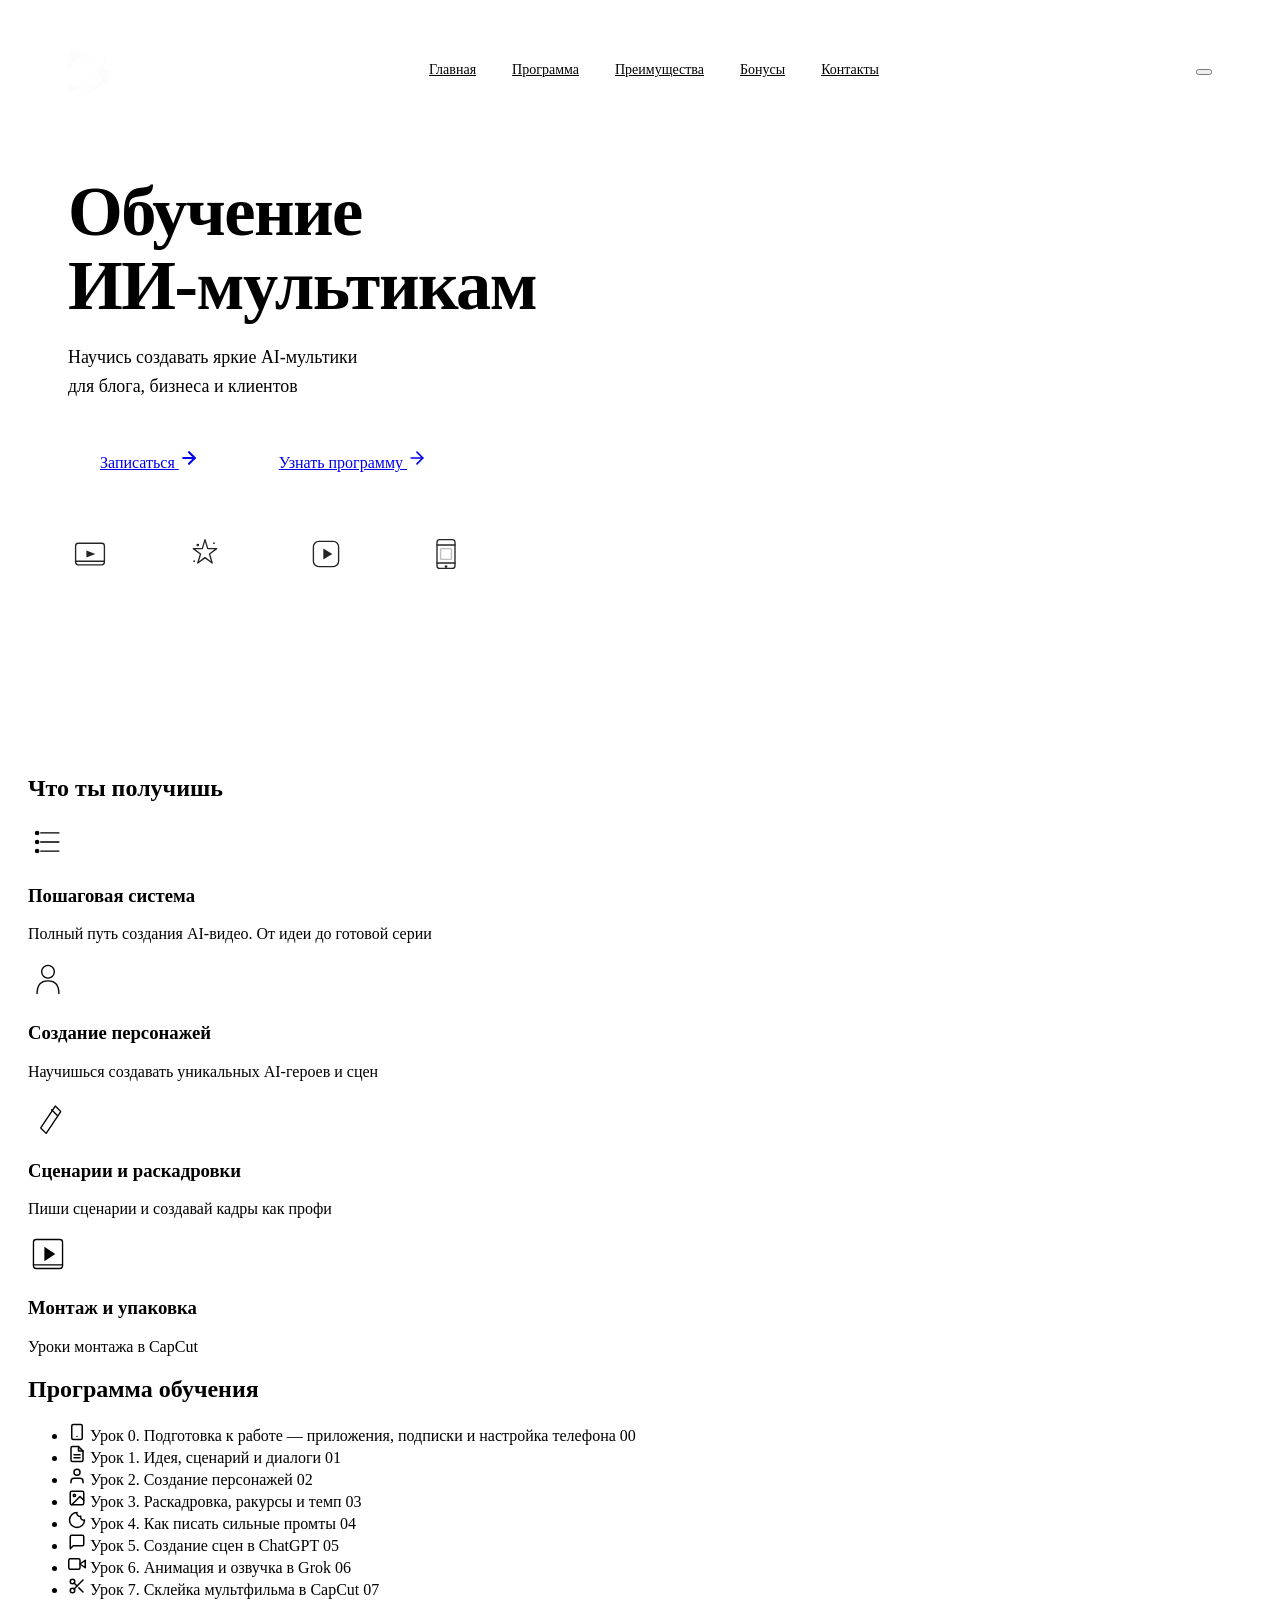
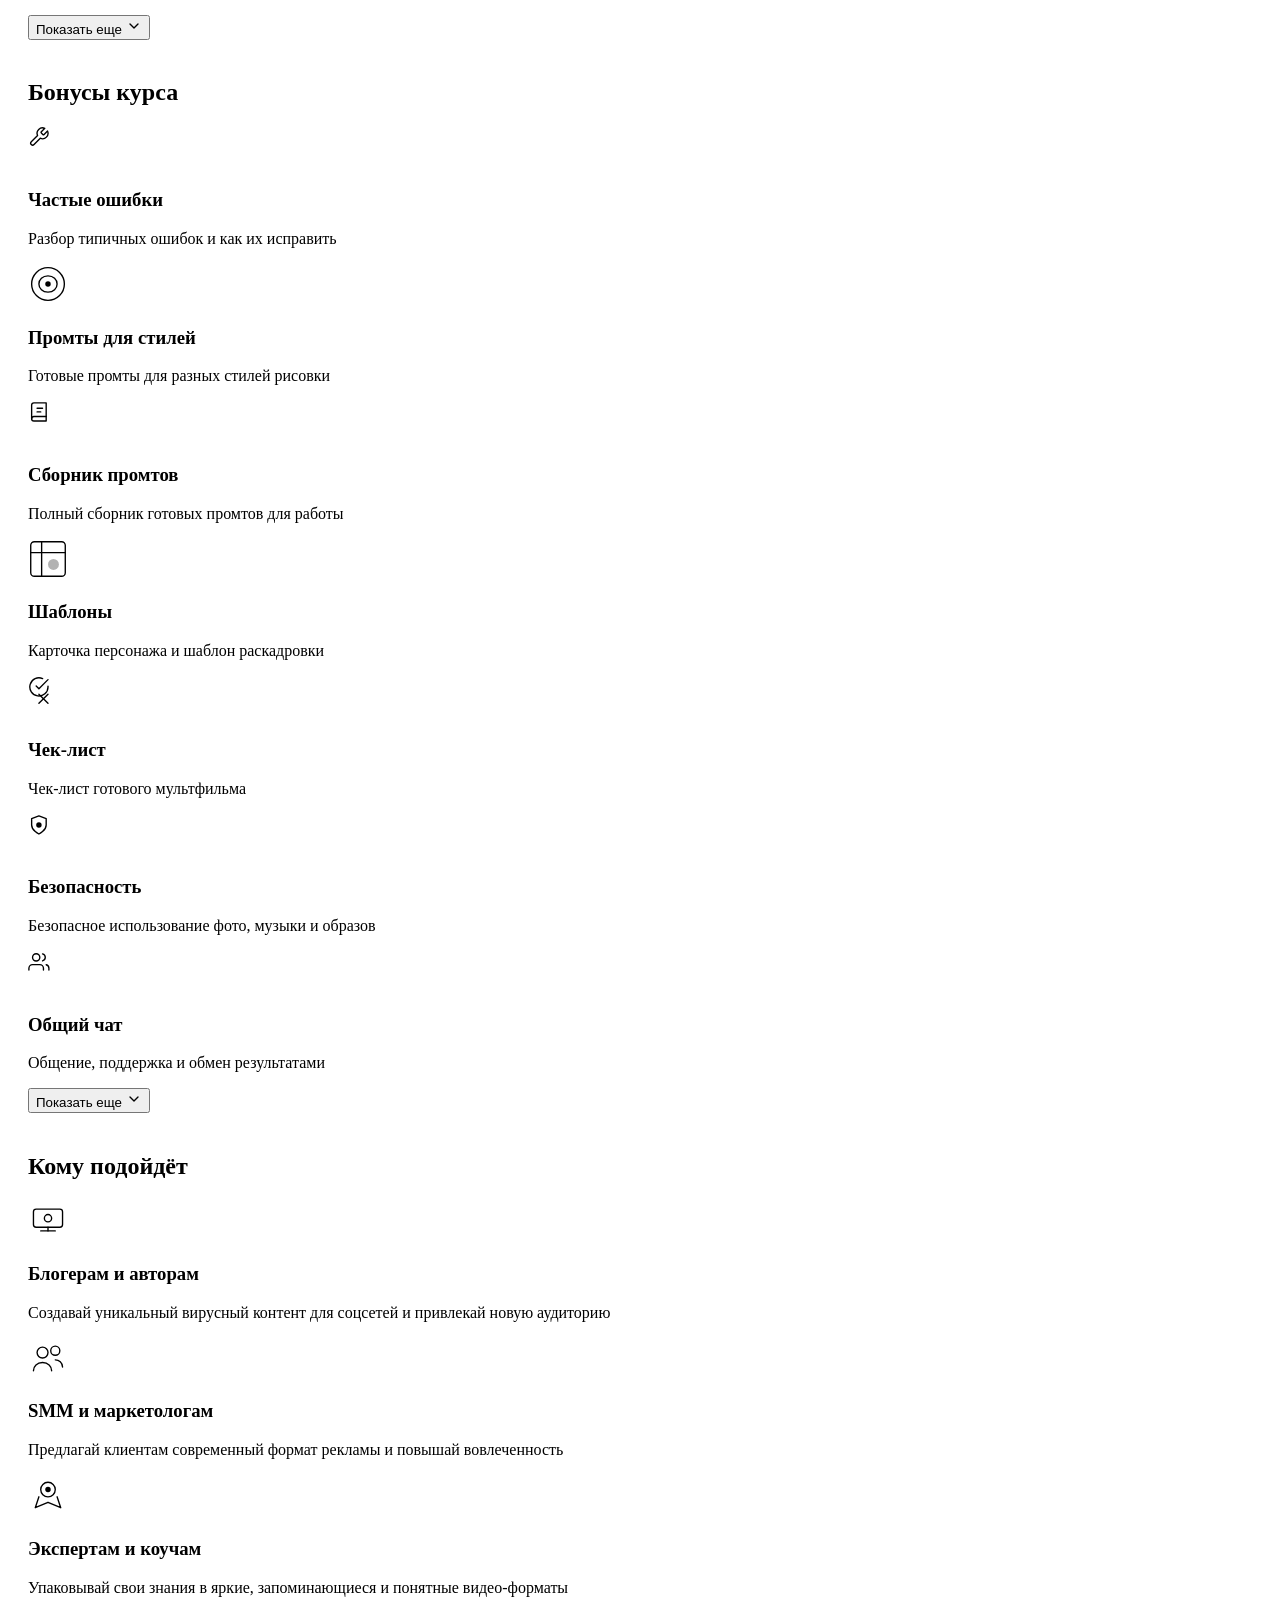
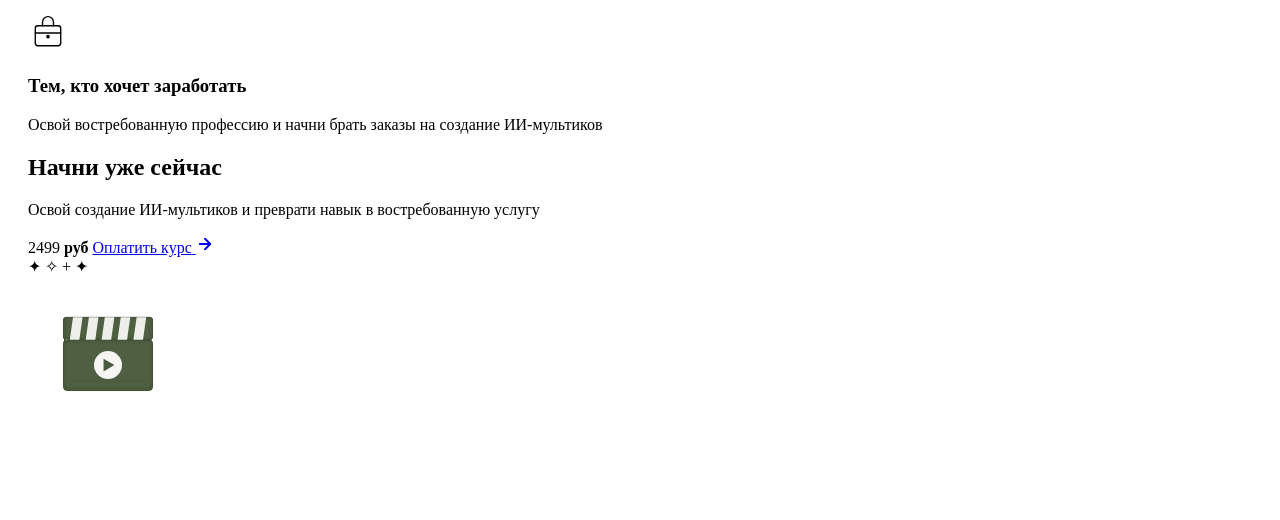
==== commit 7e18d557: "Обновлён дизайн Antonova AI, оферта и политика конфиденциальности" ====
--- a/index.html
+++ b/index.html
@@ -133,8 +133,7 @@
       <!-- Header и Hero объединены в один блок с общим фоном и border-radius -->
       <section class="hero-wrap">
         <!-- ===== HEADER (навигация) ===== -->
-        <!-- Меню навигации с логотипом-текстом и кнопкой записи -->
-        <!-- ===== HEADER (навигация) ===== -->
+        <!-- Логотип слева, навигация справа -->
         <header class="hero-wrap__header">
           <a class="antonova-brand" href="index.html" aria-label="Antonova AI — на главную"><img src="/img/antonova-ai-logo.png" alt="Antonova AI" width="112" height="94" /></a>
         <nav class="hero-wrap__nav" id="siteNav" aria-label="Основная навигация">
@@ -166,26 +165,6 @@
             <span class="burger__line"></span>
           </button>
 
-          <a
-            href="#signup"
-            class="hero-wrap__header-btn btn btn--yellow btn--sm"
-          >
-            <span class="btn__text">Записаться</span>
-            <svg
-              class="btn__arrow"
-              width="16"
-              height="16"
-              viewBox="0 0 24 24"
-              fill="none"
-              stroke="currentColor"
-              stroke-width="2.5"
-              stroke-linecap="round"
-              stroke-linejoin="round"
-            >
-              <line x1="5" y1="12" x2="19" y2="12"></line>
-              <polyline points="12 5 19 12 12 19"></polyline>
-            </svg>
-          </a>
         </header>
 
         <!-- ===== HERO (основной контент первого экрана) ===== -->
--- a/css/brand.css
+++ b/css/brand.css
@@ -13,20 +13,25 @@
   height: auto;
   object-fit: contain;
 }
+/* Main page: logo left, navigation right. */
 .hero-wrap__header {
-  display: grid;
-  grid-template-columns: minmax(112px, 1fr) auto minmax(112px, 1fr);
+  display: flex;
+  justify-content: space-between;
   align-items: center;
-  gap: 16px;
+  gap: 24px;
 }
 .hero-wrap__header > .antonova-brand {
-  justify-self: start;
+  display: inline-flex;
+  flex-shrink: 0;
+  position: relative;
+  z-index: 2;
 }
 .hero-wrap__header > .hero-wrap__nav {
-  justify-self: center;
+  margin-left: auto;
 }
-.hero-wrap__header > .hero-wrap__header-btn {
-  justify-self: end;
+.hero-wrap__header > .burger {
+  margin-left: auto;
+  flex-shrink: 0;
 }
 /* Legal pages: logo always stays at the left edge, back link at the right. */
 .offer-header,
@@ -49,9 +54,6 @@
     display: flex;
     justify-content: space-between;
     gap: 12px;
-  }
-  .hero-wrap__header > .hero-wrap__header-btn {
-    margin-left: auto;
   }
   .antonova-brand img {
     width: 94px;
@@ -85,3 +87,15 @@
     font-size: 12px;
   }
 }
+
+/* Keep the brand visible and the burger aligned right on narrow screens. */
+@media (max-width: 1080px) {
+  .hero-wrap__header > .antonova-brand {
+    display: inline-flex;
+    visibility: visible;
+    opacity: 1;
+  }
+  .hero-wrap__header > .burger {
+    margin-left: auto;
+  }
+}
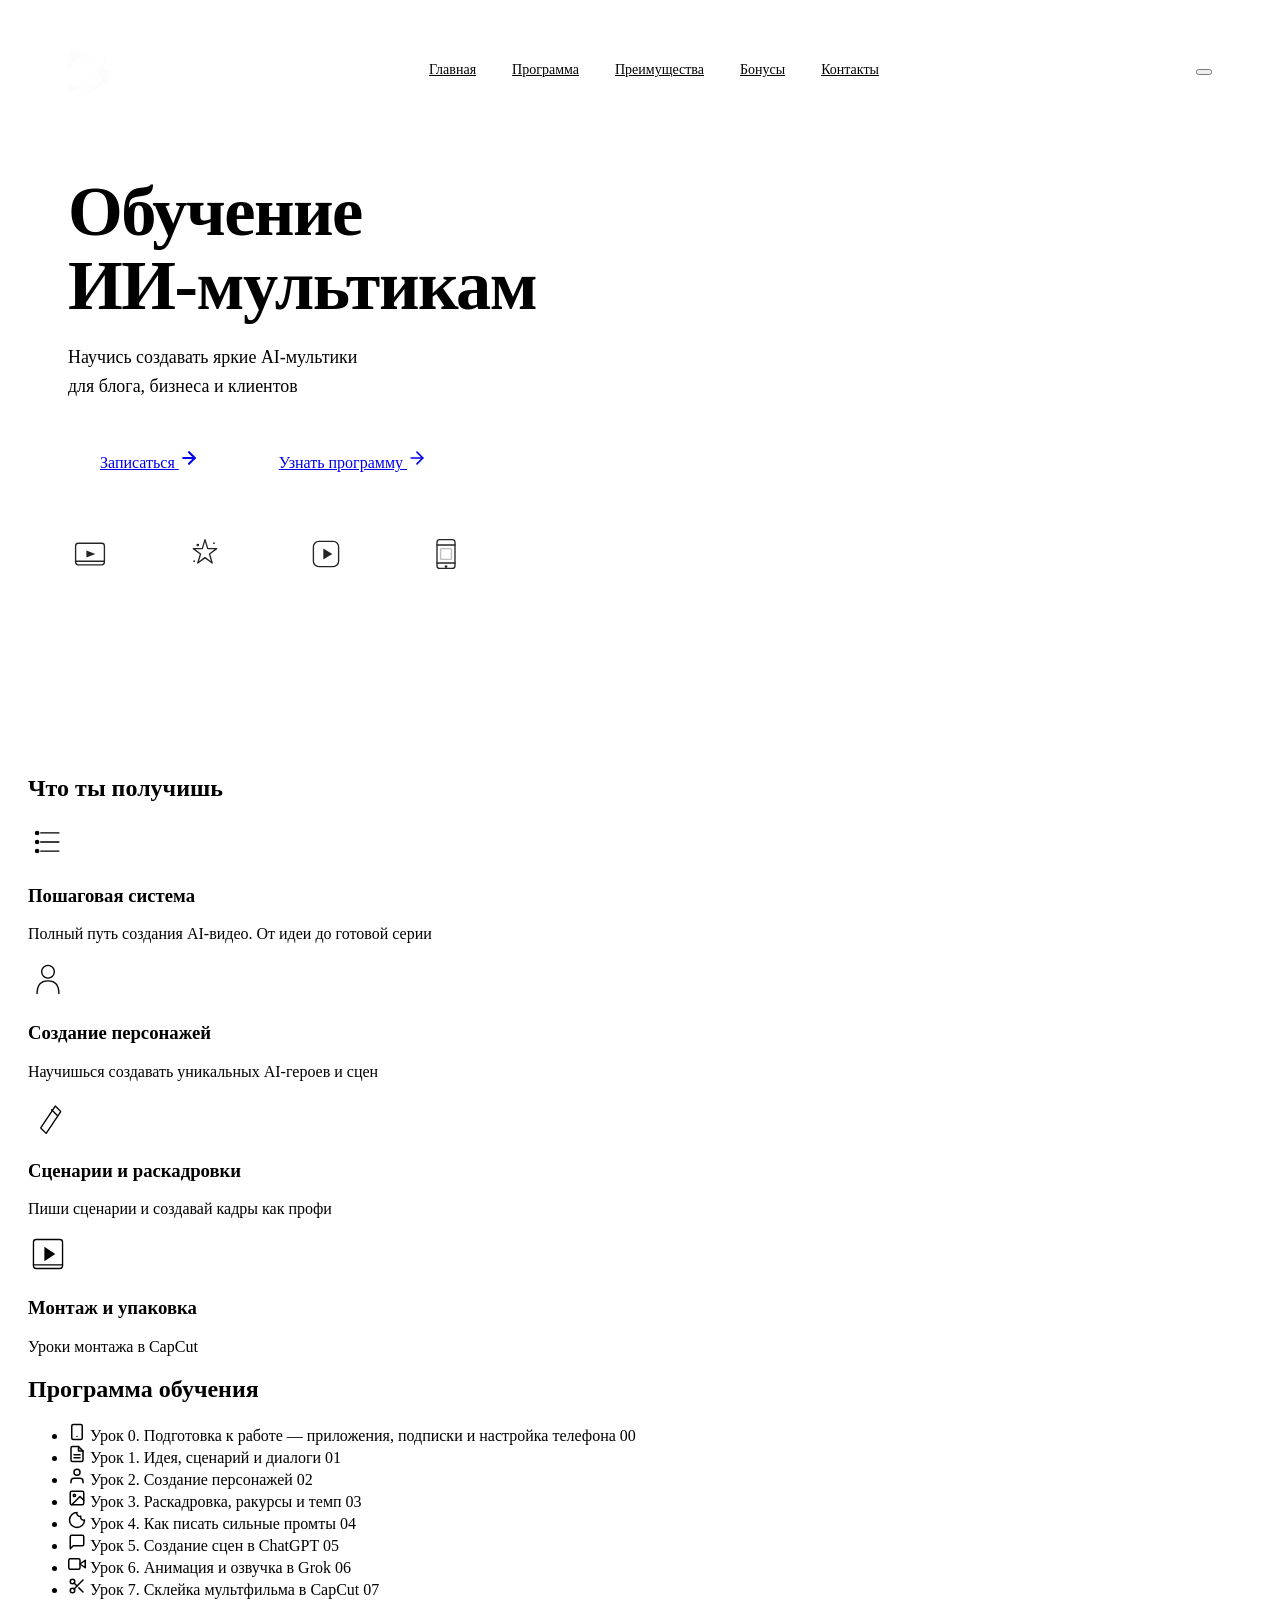
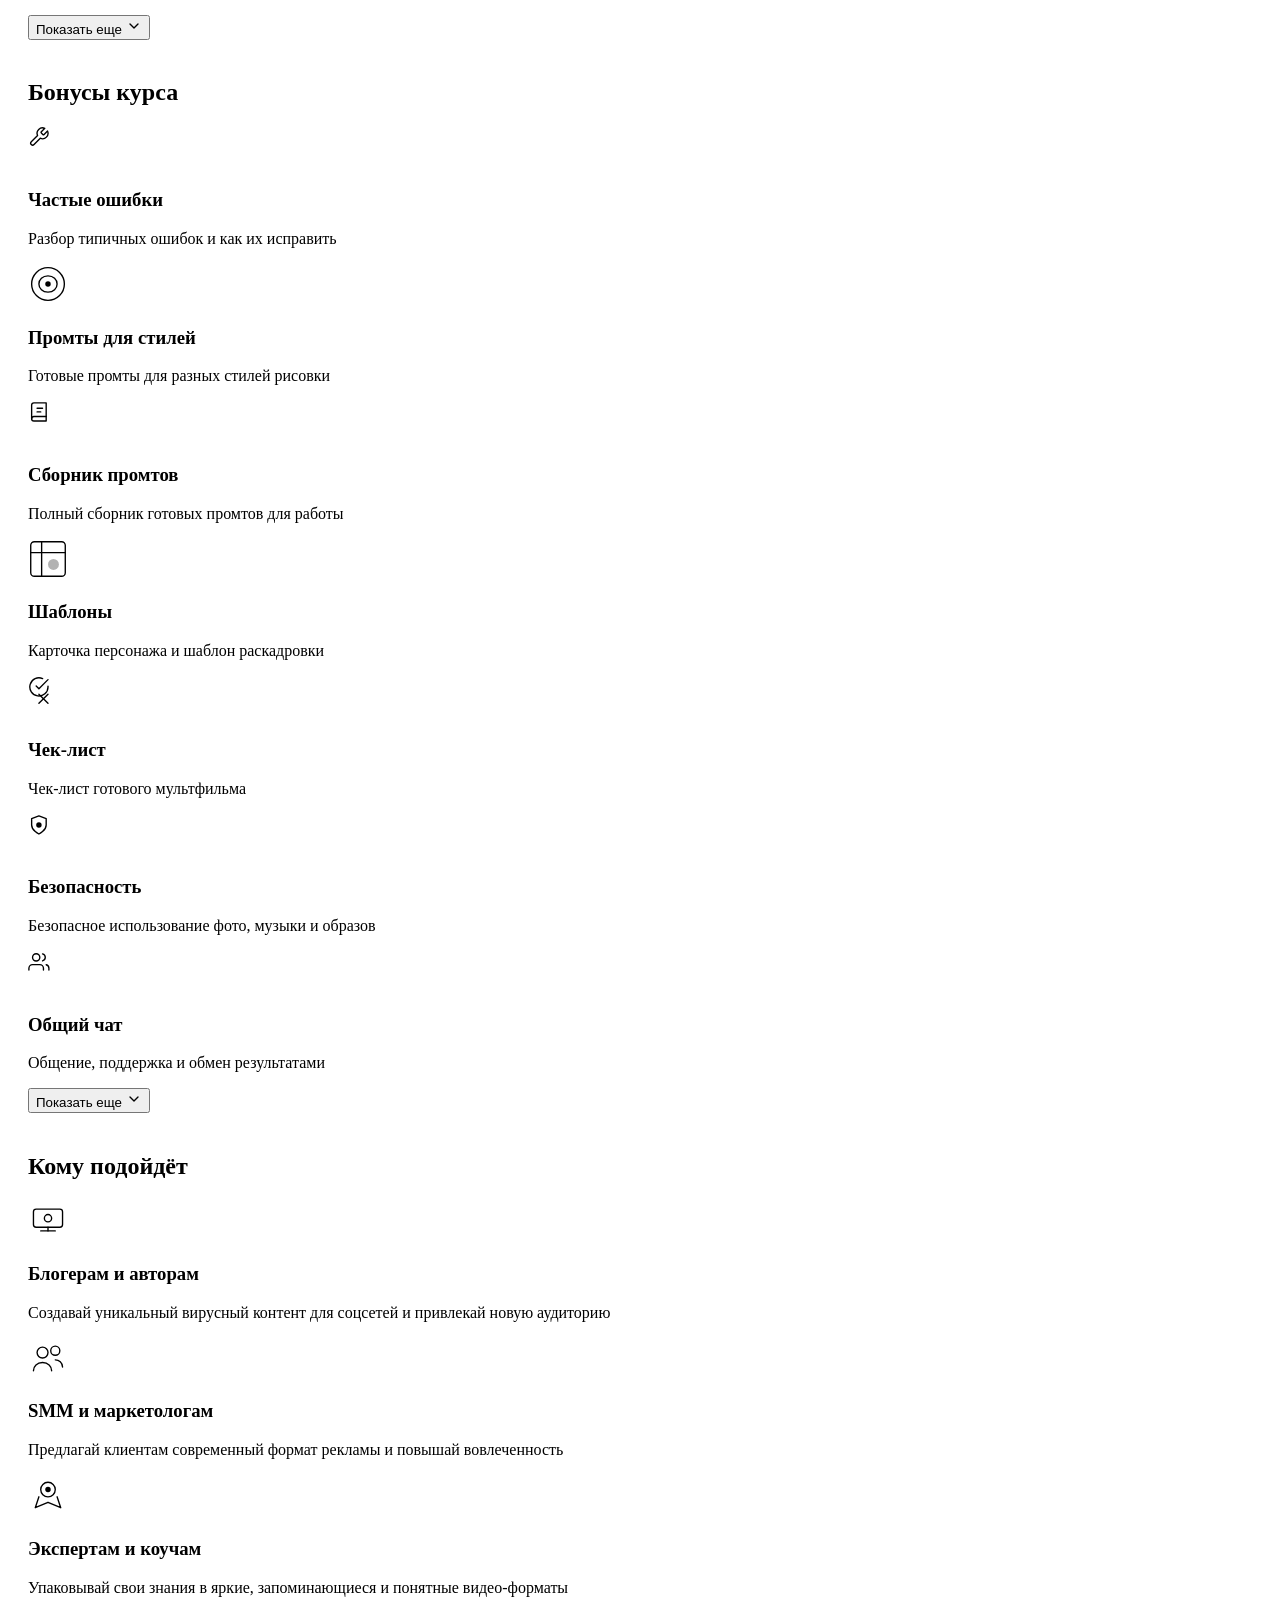
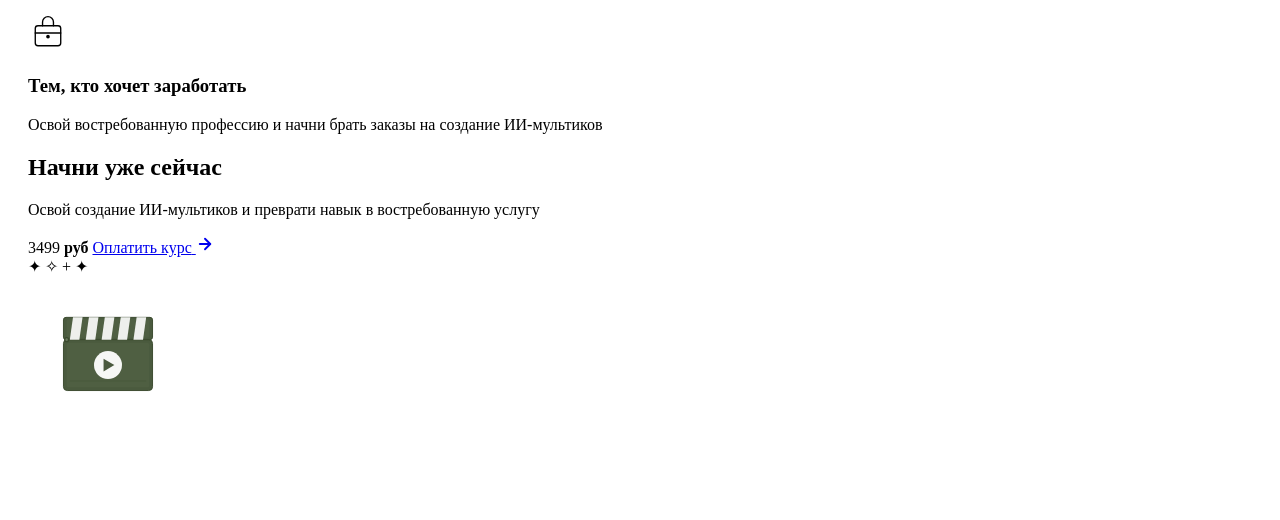
==== commit 7e15683d: "Update course price to 3499 RUB for November 2026" ====
--- a/index.html
+++ b/index.html
@@ -1034,7 +1034,7 @@
               Освой создание ИИ-мультиков и преврати навык в востребованную
               услугу
             </p>
-            <span class="bottom-row__cta-price">2499 <strong>руб</strong></span>
+            <span class="bottom-row__cta-price">3499 <strong>руб</strong></span>
             <a
               href="https://t.me/antonovaai_multiki_bot"
               target="_blank"
